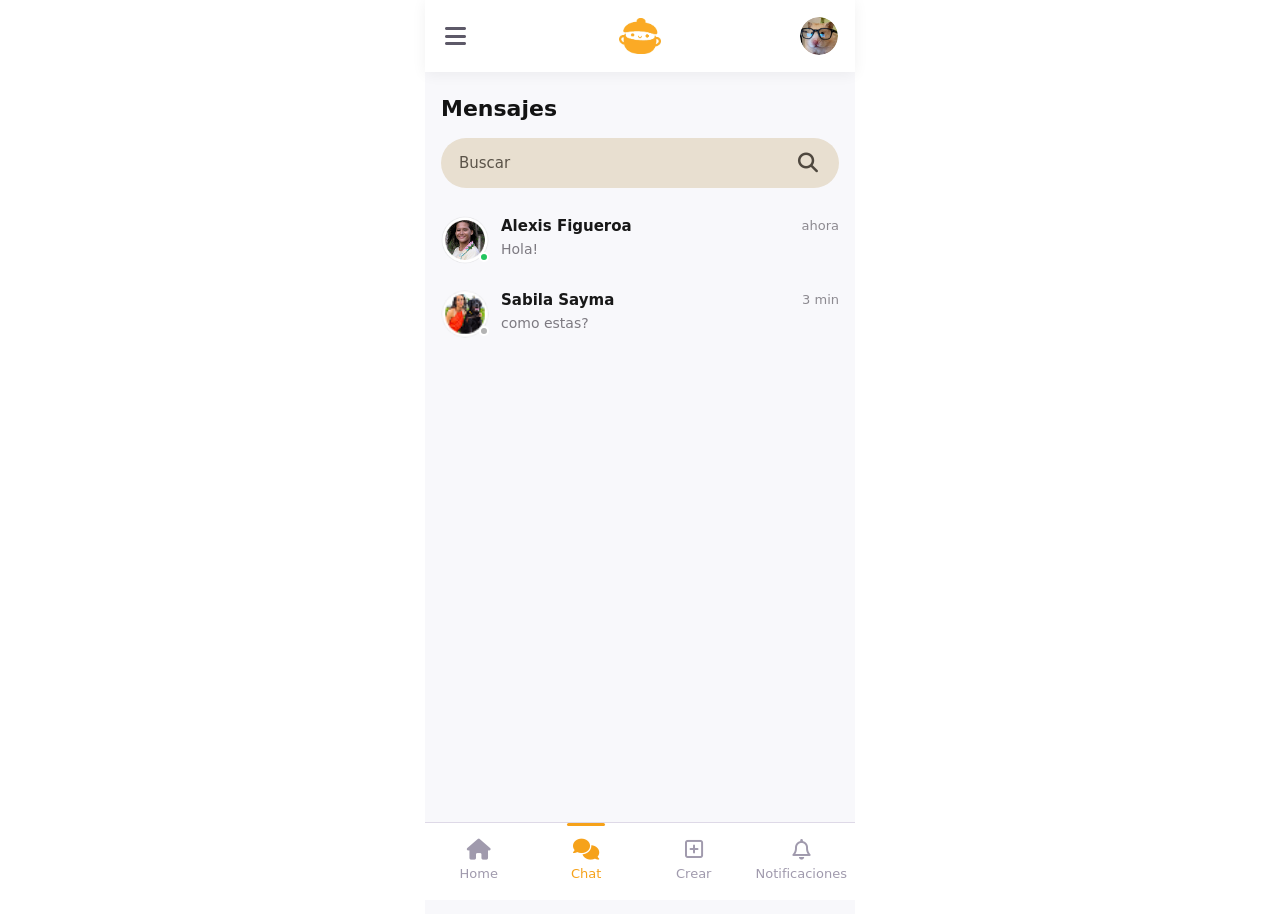
==== chat.html @ fb72a11f "Home page y barra de navegacion" ====
<!doctype html>
<html lang="es">
<head>
  <meta charset="utf-8">
  <meta name="viewport" content="width=device-width, initial-scale=1">
  <meta name="apple-mobile-web-app-capable" content="yes">

  <title>Milpa - Chat</title>


  <link rel="stylesheet" href="https://cdn.jsdelivr.net/npm/bootstrap@5.3.8/dist/css/bootstrap.min.css">
  <link rel="stylesheet" href="https://cdnjs.cloudflare.com/ajax/libs/font-awesome/6.5.2/css/all.min.css">
  <link rel="stylesheet" href="css/styles.css">
</head>

<body class="bg-white app-body">

  <div class="app-screen home-screen">

<!-- barra de arriba el menu el logo y pfp -->
    <header class="home-topbar">
      <button class="icon-btn" type="button" data-bs-toggle="offcanvas" data-bs-target="#milpaMenu" aria-label="Abrir menú">
        <i class="fa-solid fa-bars"></i>
      </button>

      <a href="home.html" class="home-logo-link" aria-label="Inicio">
        <img src="img/logo.png" alt="Milpa" class="home-logo">
      </a>

      <button class="avatar-btn" type="button" onclick="window.location.href='profile.html'">
        <img src="img/avatar.png" alt="Perfil" class="home-avatar">
      </button>
    </header>

<!-- hmb de la izq-->
<div class="offcanvas offcanvas-start milpa-offcanvas" tabindex="-1" id="milpaMenu" aria-labelledby="milpaMenuLabel">
  <div class="offcanvas-header milpa-sidebar-header">
    <div class="milpa-sidebar-brand">
      <img src="img/logo.png" alt="Milpa" class="milpa-sidebar-logo">
      <span class="milpa-sidebar-title">milpa</span>
    </div>
  </div>

  <div class="offcanvas-body milpa-sidebar-body">
    <a href="profile.html" class="sidebar-link">
      <i class="fa-regular fa-user"></i>
      <span>Perfil</span>
    </a>

    <a href="favorites.html" class="sidebar-link">
      <i class="fa-regular fa-heart"></i>
      <span>Favoritos</span>
    </a>

    <a href="settings.html" class="sidebar-link">
      <i class="fa-solid fa-gear"></i>
      <span>Ajustes</span>
    </a>
  </div>
</div>

    <!-- Chats -->
    <main class="chat-page">
      <section class="chat-header-block">
        <h1 class="chat-title">Mensajes</h1>

        <div class="chat-search">
          <input type="text" placeholder="Buscar" aria-label="Buscar chat">
          <button type="button" aria-label="Buscar">
            <i class="fa-solid fa-magnifying-glass"></i>
          </button>
        </div>
      </section>

      <section class="chat-list">

        <!-- Chat 1 -->
        <article class="chat-item">
          <button type="button" class="chat-item-btn">
            <div class="chat-avatar-wrap">
              <img src="img/user1.png" alt="Alexis Figueroa" class="chat-avatar">
              <span class="chat-status online"></span>
            </div>

            <div class="chat-info">
              <div class="chat-row-top">
                <h2 class="chat-name">Alexis Figueroa</h2>
                <span class="chat-time">ahora</span>
              </div>

              <div class="chat-row-bottom">
                <p class="chat-preview">Hola!</p>
              </div>
            </div>
          </button>
        </article>

        <!-- Chat 2 -->
        <article class="chat-item">
          <button type="button" class="chat-item-btn">
            <div class="chat-avatar-wrap">
              <img src="img/user2.png" alt="Sabila Sayma" class="chat-avatar">
              <span class="chat-status offline"></span>
            </div>

            <div class="chat-info">
              <div class="chat-row-top">
                <h2 class="chat-name">Sabila Sayma</h2>
                <span class="chat-time">3 min</span>
              </div>

              <div class="chat-row-bottom">
                <p class="chat-preview">como estas?</p>
              </div>
            </div>
          </button>
        </article>

      </section>
    </main>


   <!-- Barra de nav -->
    <nav class="bottom-nav">
      <a href="home.html" class="bottom-nav-link" data-page="home">
        <i class="fa-solid fa-house"></i>
        <span>Home</span>
      </a>

      <a href="chat.html" class="bottom-nav-link" data-page="chat">
        <i class="fa-solid fa-comments"></i>
        <span>Chat</span>
      </a>

      <a href="create.html" class="bottom-nav-link" data-page="create">
        <i class="fa-regular fa-square-plus"></i>
        <span>Crear</span>
      </a>

      <a href="notifications.html" class="bottom-nav-link" data-page="notifications">
        <i class="fa-regular fa-bell"></i>
        <span>Notificaciones</span>
      </a>
    </nav>

  </div>

  <script src="https://cdn.jsdelivr.net/npm/bootstrap@5.3.8/dist/js/bootstrap.bundle.min.js"></script>
  <script src="js/home.js"></script>
</body>
</html>
---- css/styles.css ----
:root{
  --milpa-orange: #F6A21A;
  --milpa-orange-soft: rgba(246,162,26,.35);
  --milpa-text: #3d3a46;
  --milpa-muted: #8b8796;
  --milpa-line: #e7e3ec;
  --milpa-bg-soft: #f8f8fb;
  --milpa-like: #F6A21A;
  --milpa-search: #e8dfd0;
  --milpa-lilac-soft: #f1edf8;
  --milpa-lilac-icon: #b9b2c9;
}

/* Reset */
*{
  margin: 0;
  padding: 0;
  box-sizing: border-box;
}

body{
  font-family: system-ui, -apple-system, Segoe UI, Roboto, Arial, sans-serif;
  background: #ffffff;
}

/*SPLASH*/
.splash-body{
  height: 100vh;
  background: #ffffff;
  display: flex;
  justify-content: center;
  align-items: center;
  overflow: hidden;
}

.splash-container{
  display: grid;
  place-items: center;
}

.splash-logo{
  width: 110px;
  height: auto;
  animation: pop 2.2s ease-out forwards;
}

@keyframes pop {
  0% { transform: scale(0.7); opacity: 0; }
  60% { transform: scale(1.08); opacity: 1; }
  100% { transform: scale(1); opacity: 1; }
}


.app-screen{
  max-width: 430px;
  margin: 0 auto;
  min-height: 100vh;
  background: #fff;
}

.topbar{
  display: grid;
  grid-template-columns: 44px 1fr 44px;
  align-items: center;
  padding: 14px 12px 6px;
}

.back-btn{
  width: 36px;
  height: 36px;
  border-radius: 10px;
  display: grid;
  place-items: center;
  color: var(--milpa-text);
  text-decoration: none;
}

.back-btn:hover{
  background: rgba(0,0,0,.04);
}

.top-title{
  margin: 0;
  text-align: center;
  font-weight: 800;
  font-size: 26px;
  color: var(--milpa-text);
}

.topbar-left{
  grid-template-columns: 44px 1fr;
}

.top-title-left{
  text-align: left;
  font-size: 24px;
}

.header-image{
  width: 100%;
  height: 260px;
  overflow: hidden;
  background: #fff;
}

.header-image__img{
  width: 100%;
  height: 100%;
  display: block;
  object-fit: cover;
  object-position: center;
}

.form-overlap{
  margin-top: -10px;
}

.milpa-input{
  position: relative;
}

.milpa-control{
  height: 52px;
  border-radius: 16px;
  padding-left: 48px;
  padding-right: 48px;
  border: 1px solid var(--milpa-orange-soft);
  box-shadow: 0 10px 22px rgba(0,0,0,.05);
  font-size: 15px;
}

.milpa-control:focus{
  border-color: rgba(246,162,26,.6);
  box-shadow: 0 12px 26px rgba(246,162,26,.18);
}

.milpa-control::placeholder{
  color: #b0adba;
}

.milpa-icon{
  position: absolute;
  left: 14px;
  top: 50%;
  transform: translateY(-50%);
  color: #7d7a87;
}

.milpa-eye{
  position: absolute;
  right: 10px;
  top: 50%;
  transform: translateY(-50%);
  border: 0;
  background: transparent;
  width: 40px;
  height: 40px;
  display: grid;
  place-items: center;
  color: #7d7a87;
  cursor: pointer;
}

.milpa-check{
  color: var(--milpa-orange);
  font-size: 14px;
}

.milpa-checkbox{
  width: 18px;
  height: 18px;
  border: 2px solid var(--milpa-orange);
  cursor: pointer;
}

.milpa-checkbox:checked{
  background-color: var(--milpa-orange);
  border-color: var(--milpa-orange);
}

.milpa-link{
  color: var(--milpa-orange);
  text-decoration: none;
  font-size: 14px;
}

.milpa-link:hover{
  text-decoration: underline;
}

.milpa-muted{
  color: var(--milpa-muted);
  font-size: 14px;
}

.milpa-btn{
  height: 52px;
  border-radius: 999px;
  background: var(--milpa-orange);
  color: #fff;
  font-weight: 700;
  border: none;
  box-shadow: 0 12px 20px rgba(246,162,26,.35);
}

.milpa-btn:hover{
  background: #ef9810;
  color: #fff;
}

.milpa-divider{
  display: flex;
  align-items: center;
  justify-content: center;
  gap: 12px;
  color: #a5a2af;
  font-size: 13px;
}

.milpa-divider::before,
.milpa-divider::after{
  content: "";
  height: 1px;
  background: #e9e7ef;
  flex: 1;
}

.social-btn{
  width: 64px;
  height: 64px;
  border-radius: 999px;
  border: 1px solid #eee;
  background: #fff;
  box-shadow: 0 10px 18px rgba(0,0,0,.08);
  display: grid;
  place-items: center;
  cursor: pointer;
  font-size: 22px;
  color: #444;
}

.social-btn:hover{
  transform: translateY(-1px);
}

/* Verificar */
.verify-page{
  min-height: calc(100vh - 70px);
  display: flex;
  align-items: flex-start;
  justify-content: center;
  padding-top: 90px;
}

.verify-block{
  width: 100%;
  max-width: 360px;
}

.verify-title{
  margin: 0 0 8px;
  font-weight: 800;
  font-size: 22px;
  color: var(--milpa-text);
}

.verify-subtitle{
  margin: 0 0 18px;
  color: var(--milpa-muted);
  font-size: 14px;
  line-height: 1.4;
}

.verify-code{
  display: flex;
  justify-content: center;
  gap: 14px;
  margin: 16px 0 6px;
}

.verify-box{
  width: 64px;
  height: 56px;
  border-radius: 14px;
  border: 2px solid var(--milpa-orange-soft);
  background: #fff;
  text-align: center;
  font-size: 22px;
  font-weight: 700;
  outline: none;
  box-shadow: 0 10px 22px rgba(0,0,0,.05);
}

.verify-box:focus{
  border-color: rgba(246,162,26,.7);
  box-shadow: 0 12px 26px rgba(246,162,26,.18);
}

.verify-resend{
  margin: 0;
  color: var(--milpa-muted);
  font-size: 13px;
}

.verify-resend-btn{
  border: 0;
  background: transparent;
  color: var(--milpa-orange);
  font-weight: 700;
  padding: 0 0 0 6px;
  cursor: pointer;
}

.verify-resend-btn:disabled{
  color: #bdbac6;
  cursor: not-allowed;
}


.success-page{
  min-height: 100vh;
  display: flex;
  align-items: flex-start;
  justify-content: center;
  padding-top: 80px;
}

.success-block{
  width: 100%;
  max-width: 360px;
}

.success-illustration{
  width: 100%;
  display: flex;
  justify-content: center;
  margin-bottom: 18px;
}

.success-illustration img{
  width: 260px;
  height: auto;
  display: block;
}

.success-title{
  margin: 0 0 10px;
  font-weight: 900;
  font-size: 24px;
  color: var(--milpa-text);
}

.success-subtitle{
  margin: 0 0 10px;
  color: var(--milpa-muted);
  font-size: 13.5px;
  line-height: 1.45;
}

/*  HOME y dentro de la app*/
.app-body{
  margin-top: 0;
  overscroll-behavior-y: auto;
}

.home-screen{
  background: var(--milpa-bg-soft);
  padding-bottom: 92px;
}

.pull-to-refresh{
  position: relative;
  top: -60px;
  width: 100%;
  height: 1px;
  display: flex;
  justify-content: center;
  align-items: center;
  transition: top 0.5s ease-in-out, height 0.5s ease-in-out;
}

.pull-to-refresh.seen{
  top: 0 !important;
  height: 6vh !important;
}

.home-topbar{
  position: sticky;
  top: 0;
  z-index: 20;
  height: 72px;
  background: #fff;
  display: grid;
  grid-template-columns: 48px 1fr 48px;
  align-items: center;
  padding: 0 12px;
  box-shadow: 0 2px 14px rgba(0,0,0,.06);
}

.icon-btn,
.avatar-btn,
.post-menu-btn{
  border: 0;
  background: transparent;
  padding: 0;
  cursor: pointer;
}

.icon-btn{
  width: 36px;
  height: 36px;
  display: grid;
  place-items: center;
  font-size: 24px;
  color: #5d5968;
}

.home-logo-link{
  display: flex;
  justify-content: center;
  text-decoration: none;
}

.home-logo{
  width: 42px;
  height: 42px;
  object-fit: contain;
}

.home-avatar{
  width: 38px;
  height: 38px;
  border-radius: 999px;
  object-fit: cover;
}

.milpa-offcanvas{
  max-width: 260px;
}

.sidebar-link{
  display:flex;
  align-items:center;
  gap:14px;
  text-decoration:none;
  color:#333;
  padding:14px 0;
  font-size:16px;
}


/* header para la hambuerguesa menu*/

.milpa-sidebar-header{
  border:none;
  padding:24px 18px 10px 18px;
}

.milpa-sidebar-brand{
  display:flex;
  align-items:center;
  gap:10px;
}

.milpa-sidebar-logo{
  width:34px;
  height:34px;
}

.milpa-sidebar-title{
  font-size:24px;
  font-weight:800;
  color:var(--milpa-orange);
}




.sidebar-link i{
  width: 22px;
}

.home-content{
  padding: 14px 14px 0;
}

.post-card{
  background: #fff;
  border: 1px solid var(--milpa-line);
  border-radius: 22px;
  padding: 14px;
  margin-bottom: 14px;
  box-shadow: 0 2px 8px rgba(0,0,0,.03);
}

.post-header{
  display: flex;
  justify-content: space-between;
  align-items: flex-start;
  gap: 12px;
}

.post-user{
  display: flex;
  align-items: center;
  gap: 10px;
}

.post-avatar{
  width: 36px;
  height: 36px;
  border-radius: 999px;
  object-fit: cover;
}

.post-name{
  margin: 0;
  font-size: 16px;
  font-weight: 700;
  color: var(--milpa-text);
}

.post-time{
  font-weight: 400;
  color: var(--milpa-muted);
  font-size: 14px;
}

.post-menu-btn{
  color: #5e5a67;
  font-size: 16px;
  width: 28px;
  height: 28px;
}

.post-text{
  margin: 14px 0 12px;
  color: #4c4756;
  font-size: 15px;
  line-height: 1.45;
}

.post-image{
  width: 100%;
  border-radius: 10px;
  display: block;
  margin-bottom: 12px;
}

.post-actions{
  display: flex;
  justify-content: space-between;
  align-items: center;
  gap: 8px;
  padding-top: 4px;
}

.post-action{
  border: 0;
  background: transparent;
  color: #8b8796;
  display: flex;
  align-items: center;
  gap: 6px;
  font-size: 14px;
  cursor: pointer;
}

.post-action i{
  font-size: 16px;
}

.like-btn.liked{
  color: var(--milpa-like);
}

/* chat */
.chat-page{
  padding: 24px 16px 0;
  min-height: calc(100vh - 150px);
}

.chat-header-block{
  margin-bottom: 22px;
}

.chat-title{
  font-size: 22px;
  font-weight: 900;
  color: #131313;
  margin-bottom: 16px;
}

.chat-search{
  height: 50px;
  background: var(--milpa-search);
  border-radius: 999px;
  display: flex;
  align-items: center;
  padding: 0 14px 0 18px;
}

.chat-search input{
  flex: 1;
  border: 0;
  outline: none;
  background: transparent;
  font-size: 15px;
  color: #5a5348;
}

.chat-search input::placeholder{
  color: #5a5348;
}

.chat-search button{
  border: 0;
  background: transparent;
  color: #4f483f;
  font-size: 20px;
  width: 34px;
  height: 34px;
}

.chat-list{
  display: flex;
  flex-direction: column;
  gap: 14px;
}

.chat-item{
  width: 100%;
}

.chat-item-btn{
  width: 100%;
  border: 0;
  background: transparent;
  display: flex;
  align-items: flex-start;
  gap: 12px;
  text-align: left;
  padding: 6px 0;
}

.chat-avatar-wrap{
  position: relative;
  width: 48px;
  height: 48px;
  flex-shrink: 0;
}

.chat-avatar{
  width: 48px;
  height: 48px;
  border-radius: 999px;
  object-fit: cover;
  display: block;
}

.chat-status{
  position: absolute;
  right: 0;
  bottom: 2px;
  width: 10px;
  height: 10px;
  border-radius: 999px;
  border: 2px solid #fff;
}

.chat-status.online{
  background: #22c55e;
}

.chat-status.offline{
  background: #b3b3b3;
}

.chat-info{
  flex: 1;
  min-width: 0;
}

.chat-row-top{
  display: flex;
  justify-content: space-between;
  align-items: center;
  gap: 12px;
  margin-bottom: 3px;
}

.chat-name{
  margin: 0;
  font-size: 15px;
  font-weight: 800;
  color: #181818;
}

.chat-time{
  font-size: 13px;
  color: #8d8a90;
  white-space: nowrap;
}

.chat-row-bottom{
  display: flex;
  justify-content: space-between;
  align-items: center;
  gap: 10px;
}

.chat-preview{
  margin: 0;
  font-size: 14px;
  color: #7d7a81;
  white-space: nowrap;
  overflow: hidden;
  text-overflow: ellipsis;
}

.chat-badge{
  min-width: 24px;
  height: 24px;
  padding: 0 6px;
  border-radius: 999px;
  background: #ff2a20;
  color: #fff;
  font-size: 12px;
  font-weight: 700;
  display: inline-flex;
  align-items: center;
  justify-content: center;
}

/* crear */
.create-page{
  padding: 16px 16px 0;
  min-height: calc(100vh - 150px);
}

.create-top-actions{
  display: flex;
  justify-content: space-between;
  align-items: center;
  margin-bottom: 18px;
}

.create-close-btn{
  width: 34px;
  height: 34px;
  border: 0;
  background: transparent;
  color: #b8b1c5;
  font-size: 22px;
  display: grid;
  place-items: center;
  cursor: pointer;
}

.create-publish-btn{
  min-width: 104px;
  height: 44px;
  border-radius: 999px;
  background: var(--milpa-orange);
  color: #fff;
  font-weight: 600;
  border: none;
  box-shadow: 0 8px 18px rgba(246,162,26,.28);
}

.create-publish-btn:hover{
  background: #ef9810;
  color: #fff;
}

.create-user-block{
  display: flex;
  align-items: flex-start;
  gap: 12px;
  margin-bottom: 18px;
}

.create-user-avatar{
  width: 42px;
  height: 42px;
  border-radius: 999px;
  object-fit: cover;
  flex-shrink: 0;
}

.create-user-info{
  flex: 1;
  min-width: 0;
}

.create-user-name{
  margin: 0;
  font-size: 16px;
  line-height: 1.1;
  font-weight: 800;
  color: var(--milpa-text);
}

.create-user-country{
  margin: 0 0 8px;
  font-size: 13px;
  line-height: 1.1;
  color: #64606f;
}

.create-chips{
  display: flex;
  gap: 8px;
  flex-wrap: wrap;
}

.create-chip{
  height: 26px;
  padding: 0 10px;
  border-radius: 999px;
  border: 0;
  background: #f1d9a7;
  color: #9a7024;
  font-size: 13px;
  display: inline-flex;
  align-items: center;
  gap: 5px;
}

.create-chip i{
  font-size: 11px;
}

.create-chip-light{
  background: #f3e3c3;
}

.create-input-block{
  margin-bottom: 40px;
}

.create-textarea{
  width: 100%;
  min-height: 120px;
  border: 0;
  outline: none;
  resize: none;
  background: transparent;
  font-size: 24px;
  line-height: 1.35;
  color: var(--milpa-text);
}

.create-textarea::placeholder{
  color: #c3bfd0;
}

.create-tools-grid{
  display: grid;
  grid-template-columns: repeat(3, 1fr);
  gap: 26px 14px;
  padding: 8px 10px 0;
}

.create-tool{
  border: 0;
  background: transparent;
  display: flex;
  flex-direction: column;
  align-items: center;
  gap: 10px;
  text-align: center;
  cursor: pointer;
}

.create-tool-icon{
  width: 52px;
  height: 52px;
  border-radius: 999px;
  background: var(--milpa-lilac-soft);
  color: var(--milpa-lilac-icon);
  display: grid;
  place-items: center;
  font-size: 23px;
}

.create-tool-text{
  font-size: 18px;
  font-weight: 500;
}

.create-tool-label{
  font-size: 14px;
  color: #34313b;
}

/* notis */
.notifications-page{
  min-height: calc(100vh - 150px);
}

.notifications-tabs{
  display: grid;
  grid-template-columns: repeat(3, 1fr);
  align-items: center;
  background: #fff;
  border-bottom: 1px solid #bfbac8;
  box-shadow: 0 1px 4px rgba(0,0,0,.04);
}

.notifications-tab{
  position: relative;
  height: 44px;
  border: 0;
  background: transparent;
  color: #8c8797;
  font-size: 14px;
  font-weight: 500;
  cursor: pointer;
}

.notifications-tab.active{
  color: #b77b14;
}

.notifications-tab.active::after{
  content: "";
  position: absolute;
  left: 0;
  bottom: 0;
  width: 100%;
  height: 3px;
  background: var(--milpa-orange);
}

.notifications-list{
  padding: 18px 8px 0;
}

.notification-item{
  width: 100%;
}

.notification-btn{
  width: 100%;
  border: 0;
  background: transparent;
  display: grid;
  grid-template-columns: 58px 1fr 24px;
  align-items: start;
  gap: 10px;
  text-align: left;
  padding: 12px 0;
}

.notification-avatar{
  width: 52px;
  height: 52px;
  border-radius: 999px;
  object-fit: cover;
}

.notification-info{
  min-width: 0;
}

.notification-text{
  margin: 0 0 4px;
  font-size: 15px;
  line-height: 1.3;
  color: #2a2730;
}

.notification-text strong{
  font-weight: 800;
}

.notification-time{
  font-size: 13px;
  color: #9b97a6;
}

.notification-more{
  color: #45414f;
  font-size: 16px;
  display: flex;
  align-items: center;
  justify-content: center;
  padding-top: 4px;
}

/* barra de nav */
.bottom-nav{
  position: fixed;
  left: 50%;
  transform: translateX(-50%);
  bottom: 0;
  width: 100%;
  max-width: 430px;
  height: 78px;
  background: #fff;
  border-top: 1px solid #ded9e7;
  display: grid;
  grid-template-columns: repeat(4, 1fr);
  z-index: 30;
}

.bottom-nav-link{
  position: relative;
  color: #a09aad;
  text-decoration: none;
  display: flex;
  flex-direction: column;
  align-items: center;
  justify-content: center;
  gap: 4px;
  font-size: 13px;
}

.bottom-nav-link i{
  font-size: 21px;
}

.bottom-nav-link.active{
  color: var(--milpa-orange);
}

.bottom-nav-link.active::before{
  content: "";
  position: absolute;
  top: 0;
  width: 38px;
  height: 3px;
  border-radius: 999px;
  background: var(--milpa-orange);
}
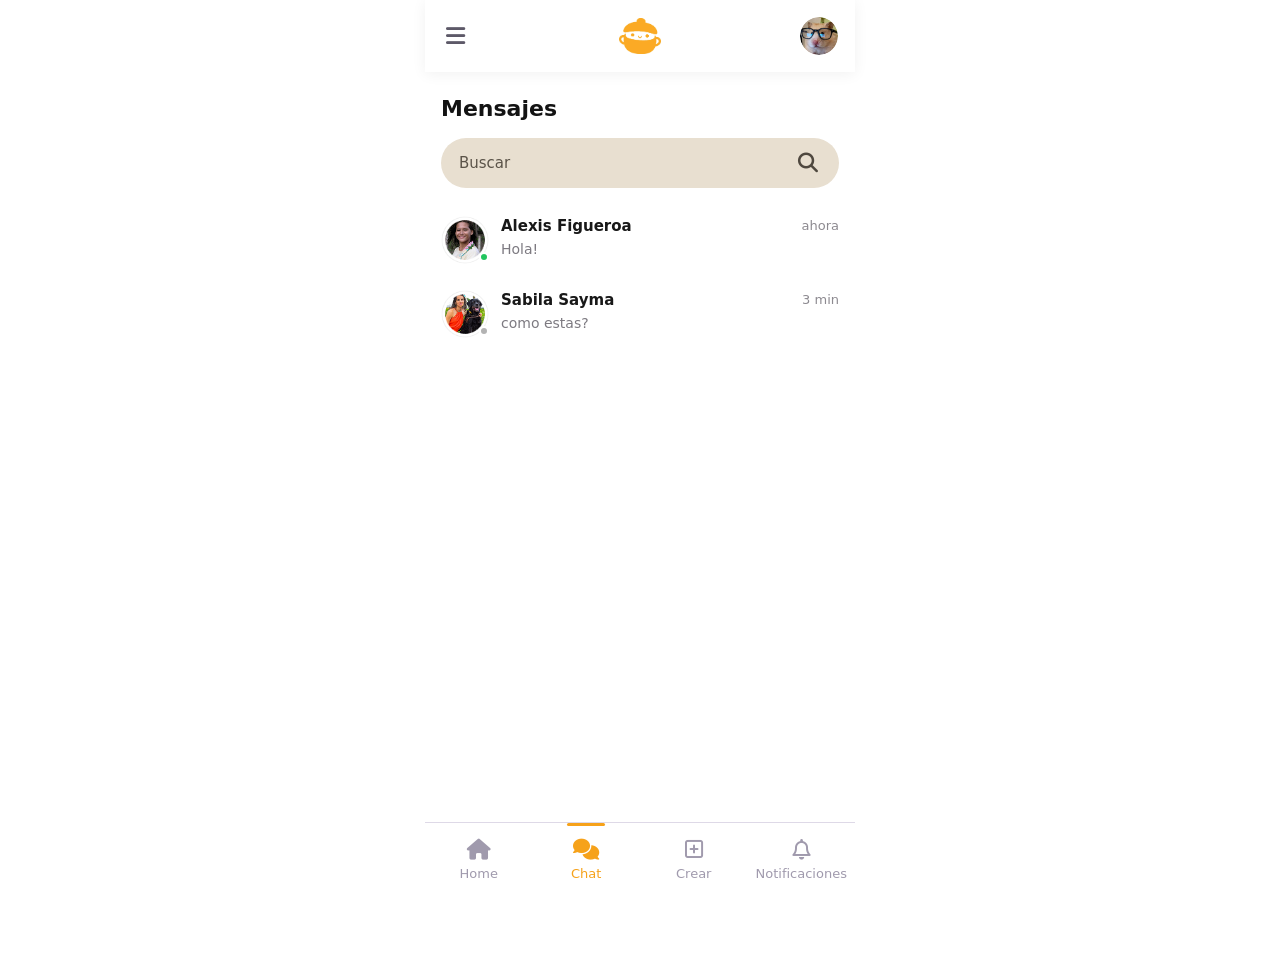
==== commit 5276af8f: "Correciones y eso Ayuda porfin todo funciona...espero" ====
--- a/chat.html
+++ b/chat.html
@@ -10,7 +10,8 @@
 
   <link rel="stylesheet" href="https://cdn.jsdelivr.net/npm/bootstrap@5.3.8/dist/css/bootstrap.min.css">
   <link rel="stylesheet" href="https://cdnjs.cloudflare.com/ajax/libs/font-awesome/6.5.2/css/all.min.css">
-  <link rel="stylesheet" href="css/styles.css">
+  <link rel="stylesheet" href="css/base.css">
+  <link rel="stylesheet" href="css/chat.css">
 </head>
 
 <body class="bg-white app-body">
@@ -18,19 +19,40 @@
   <div class="app-screen home-screen">
 
 <!-- barra de arriba el menu el logo y pfp -->
-    <header class="home-topbar">
-      <button class="icon-btn" type="button" data-bs-toggle="offcanvas" data-bs-target="#milpaMenu" aria-label="Abrir menú">
-        <i class="fa-solid fa-bars"></i>
-      </button>
+<nav class="home-topbar">
 
-      <a href="home.html" class="home-logo-link" aria-label="Inicio">
-        <img src="img/logo.png" alt="Milpa" class="home-logo">
-      </a>
+  <button class="icon-btn" type="button"
+          data-bs-toggle="offcanvas"
+          data-bs-target="#milpaMenu"
+          aria-label="Abrir menú">
 
-      <button class="avatar-btn" type="button" onclick="window.location.href='profile.html'">
-        <img src="img/avatar.png" alt="Perfil" class="home-avatar">
-      </button>
-    </header>
+    <i class="fa-solid fa-bars"></i>
+
+  </button>
+
+
+  <a href="home.html"
+     class="home-logo-link"
+     aria-label="Inicio">
+
+    <img src="img/logo.png"
+         alt="Milpa"
+         class="home-logo">
+
+  </a>
+
+
+  <button class="avatar-btn"
+          type="button"
+          onclick="window.location.href='profile.html'">
+
+    <img src="img/avatar.png"
+         alt="Perfil"
+         class="home-avatar">
+
+  </button>
+
+</nav>
 
 <!-- hmb de la izq-->
 <div class="offcanvas offcanvas-start milpa-offcanvas" tabindex="-1" id="milpaMenu" aria-labelledby="milpaMenuLabel">
@@ -45,11 +67,6 @@
     <a href="profile.html" class="sidebar-link">
       <i class="fa-regular fa-user"></i>
       <span>Perfil</span>
-    </a>
-
-    <a href="favorites.html" class="sidebar-link">
-      <i class="fa-regular fa-heart"></i>
-      <span>Favoritos</span>
     </a>
 
     <a href="settings.html" class="sidebar-link">
@@ -76,7 +93,7 @@
 
         <!-- Chat 1 -->
         <article class="chat-item">
-          <button type="button" class="chat-item-btn">
+          <button type="button" class="chat-item-btn" onclick="window.location.href='chat-room.html'">
             <div class="chat-avatar-wrap">
               <img src="img/user1.png" alt="Alexis Figueroa" class="chat-avatar">
               <span class="chat-status online"></span>
--- a/css/base.css
+++ b/css/base.css
@@ -0,0 +1,243 @@
+:root{
+
+  --milpa-orange: #F6A21A;
+  --milpa-orange-hover: #ef9810;
+  --milpa-orange-soft: rgba(246,162,26,.35);
+
+  --milpa-text: #3d3a46;
+  --milpa-text-dark: #2a2730;
+  --milpa-muted: #8b8796;
+  --milpa-muted-light: #bdbac6;
+
+  --milpa-bg: #ffffff;
+  --milpa-bg-soft: #f8f8fb;
+  --milpa-line: #e7e3ec;
+
+  --milpa-like: #F6A21A;
+  --milpa-danger: #ff2a20;
+  --milpa-success: #22c55e;
+
+  --milpa-shadow-soft: 0 2px 14px rgba(0,0,0,.06);
+  --milpa-shadow-card: 0 2px 8px rgba(0,0,0,.03);
+  --milpa-shadow-btn: 0 12px 20px rgba(246,162,26,.35);
+
+  --radius-lg: 22px;
+  --radius-md: 16px;
+  --radius-pill: 999px;
+
+--milpa-orange: #F6A21A;
+  --milpa-orange-soft: rgba(246,162,26,.35);
+  --milpa-text: #3d3a46;
+  --milpa-muted: #8b8796;
+  --milpa-line: #e7e3ec;
+  --milpa-bg-soft: #f8f8fb;
+  --milpa-like: #F6A21A;
+  --milpa-search: #e8dfd0;
+  --milpa-lilac-soft: #f1edf8;
+  --milpa-lilac-icon: #b9b2c9;
+
+}
+
+
+
+*{
+  margin:0;
+  padding:0;
+  box-sizing:border-box;
+}
+
+body{
+  font-family: system-ui, -apple-system, Segoe UI, Roboto, Arial, sans-serif;
+  background: var(--milpa-bg);
+}
+
+
+.app-screen{
+  max-width:430px;
+  margin:0 auto;
+  min-height:100vh;
+  background:#fff;
+}
+
+
+.milpa-btn{
+  height:52px;
+  border-radius:var(--radius-pill);
+  background:var(--milpa-orange);
+  color:#fff;
+  font-weight:700;
+  border:none;
+  box-shadow:var(--milpa-shadow-btn);
+}
+
+.milpa-btn:hover{
+  background:var(--milpa-orange-hover);
+  color:#fff;
+}
+
+
+
+.home-topbar{
+  position:sticky;
+  top:0;
+  z-index:20;
+  height:72px;
+  background:#fff;
+  display:grid;
+  grid-template-columns:48px 1fr 48px;
+  align-items:center;
+  padding:0 12px;
+  box-shadow:var(--milpa-shadow-soft);
+}
+
+.icon-btn{
+  border:0;
+  background:transparent;
+  width:36px;
+  height:36px;
+  display:grid;
+  place-items:center;
+  font-size:22px;
+  cursor:pointer;
+  color:#5d5968;
+}
+
+.home-logo{
+  width:42px;
+  height:42px;
+  object-fit:contain;
+}
+
+.home-logo-link{
+  display:flex;
+  justify-content:center;
+}
+
+.home-avatar{
+  width:38px;
+  height:38px;
+  border-radius:999px;
+  object-fit:cover;
+}
+
+/* hmb menu del lado */
+
+.milpa-offcanvas{
+  width:260px;
+}
+
+.milpa-sidebar-header{
+  border:none;
+  padding:24px 18px 10px 18px;
+}
+
+.milpa-sidebar-brand{
+  display:flex;
+  align-items:center;
+  gap:10px;
+}
+
+.milpa-sidebar-logo{
+  width:34px;
+  height:34px;
+}
+
+.milpa-sidebar-title{
+  font-size:24px;
+  font-weight:800;
+  color:var(--milpa-orange);
+}
+
+.sidebar-link{
+  display:flex;
+  align-items:center;
+  gap:14px;
+  text-decoration:none;
+  color:#333;
+  padding:14px 0;
+  font-size:16px;
+}
+
+.sidebar-link i{
+  width:22px;
+}
+
+/* navbar inferior */
+
+.bottom-nav{
+  position:fixed;
+  left:50%;
+  transform:translateX(-50%);
+  bottom:0;
+  width:100%;
+  max-width:430px;
+  height:78px;
+  background:#fff;
+  border-top:1px solid #ded9e7;
+  display:grid;
+  grid-template-columns:repeat(4,1fr);
+  z-index:30;
+}
+
+.bottom-nav-link{
+  position:relative;
+  color:#a09aad;
+  text-decoration:none;
+  display:flex;
+  flex-direction:column;
+  align-items:center;
+  justify-content:center;
+  gap:4px;
+  font-size:13px;
+}
+
+.bottom-nav-link i{
+  font-size:21px;
+}
+
+.bottom-nav-link.active{
+  color:var(--milpa-orange);
+}
+
+.bottom-nav-link.active::before{
+  content:"";
+  position:absolute;
+  top:0;
+  width:38px;
+  height:3px;
+  border-radius:999px;
+  background:var(--milpa-orange);
+}
+
+.icon-btn,
+.avatar-btn,
+.post-menu-btn{
+  border: 0;
+  background: transparent;
+  padding: 0;
+  cursor: pointer;
+}
+
+
+.post-actions{
+  display: flex;
+  justify-content: space-between;
+  align-items: center;
+  gap: 8px;
+  padding-top: 4px;
+}
+
+.post-action{
+  border: 0;
+  background: transparent;
+  color: #8b8796;
+  display: flex;
+  align-items: center;
+  gap: 6px;
+  font-size: 14px;
+  cursor: pointer;
+}
+
+.post-action i{
+  font-size: 16px;
+}
--- a/css/chat.css
+++ b/css/chat.css
@@ -0,0 +1,169 @@
+/* chats */
+
+.chat-page{
+  padding:24px 16px 90px 16px;
+  background:var(--milpa-bg);
+  min-height:100vh;
+}
+
+.chat-header-block{
+  margin-bottom:22px;
+}
+
+.chat-title{
+  font-size:22px;
+  font-weight:900;
+  color:#131313;
+  margin-bottom:16px;
+}
+
+/* barra bsq*/
+
+.chat-search{
+  height:50px;
+  background:var(--milpa-search);
+  border-radius:999px;
+  display:flex;
+  align-items:center;
+  padding:0 14px 0 18px;
+}
+
+.chat-search input{
+  flex:1;
+  border:0;
+  outline:none;
+  background:transparent;
+  font-size:15px;
+  color:#5a5348;
+}
+
+.chat-search input::placeholder{
+  color:#5a5348;
+}
+
+.chat-search button{
+  border:0;
+  background:transparent;
+  color:#4f483f;
+  font-size:20px;
+  width:34px;
+  height:34px;
+  cursor:pointer;
+}
+
+/* lista de chats */
+
+.chat-list{
+  display:flex;
+  flex-direction:column;
+  gap:14px;
+}
+
+.chat-item{
+  width:100%;
+}
+
+.chat-item-btn{
+  width:100%;
+  border:0;
+  background:transparent;
+  display:flex;
+  align-items:flex-start;
+  gap:12px;
+  text-align:left;
+  padding:6px 0;
+  cursor:pointer;
+}
+
+/* avatar pfp*/
+
+.chat-avatar-wrap{
+  position:relative;
+  width:48px;
+  height:48px;
+  flex-shrink:0;
+}
+
+.chat-avatar{
+  width:48px;
+  height:48px;
+  border-radius:999px;
+  object-fit:cover;
+  display:block;
+}
+
+.chat-status{
+  position:absolute;
+  right:0;
+  bottom:2px;
+  width:10px;
+  height:10px;
+  border-radius:999px;
+  border:2px solid #fff;
+}
+
+.chat-status.online{
+  background:var(--milpa-success);
+}
+
+.chat-status.offline{
+  background:#b3b3b3;
+}
+
+/* info */
+
+.chat-info{
+  flex:1;
+  min-width:0;
+}
+
+.chat-row-top{
+  display:flex;
+  justify-content:space-between;
+  align-items:center;
+  gap:12px;
+  margin-bottom:3px;
+}
+
+.chat-name{
+  margin:0;
+  font-size:15px;
+  font-weight:800;
+  color:#181818;
+}
+
+.chat-time{
+  font-size:13px;
+  color:#8d8a90;
+  white-space:nowrap;
+}
+
+.chat-row-bottom{
+  display:flex;
+  justify-content:space-between;
+  align-items:center;
+  gap:10px;
+}
+
+.chat-preview{
+  margin:0;
+  font-size:14px;
+  color:#7d7a81;
+  white-space:nowrap;
+  overflow:hidden;
+  text-overflow:ellipsis;
+}
+
+.chat-badge{
+  min-width:24px;
+  height:24px;
+  padding:0 6px;
+  border-radius:999px;
+  background:var(--milpa-danger);
+  color:#fff;
+  font-size:12px;
+  font-weight:700;
+  display:inline-flex;
+  align-items:center;
+  justify-content:center;
+}
